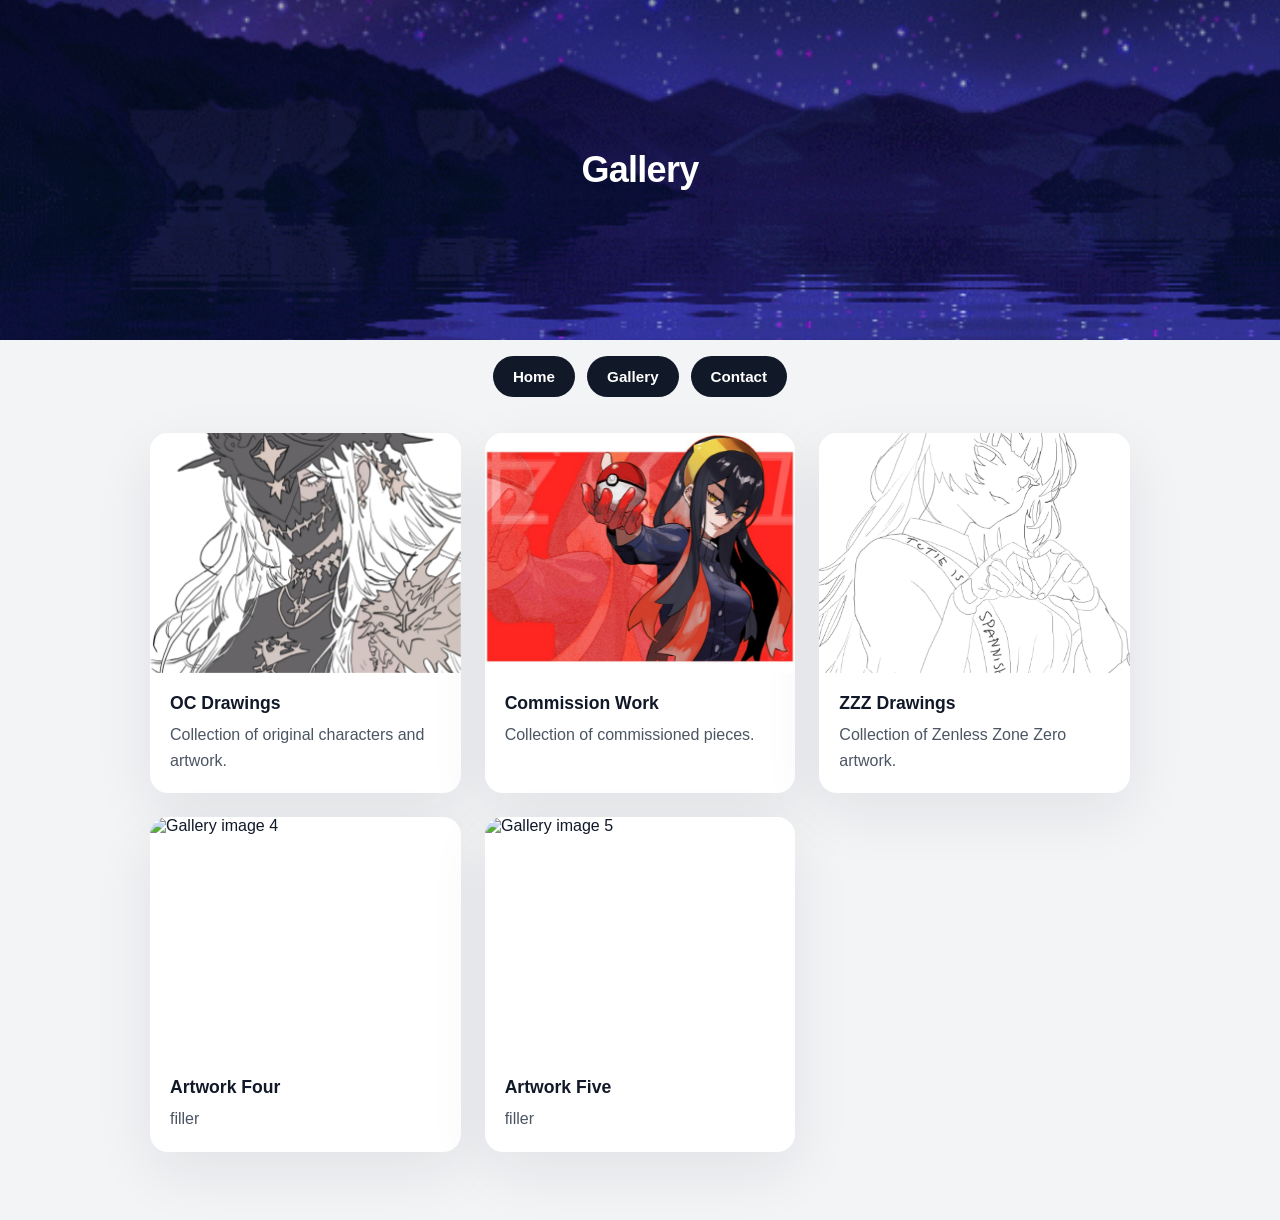
==== gallery.html @ e5f433bb "comite" ====
<!doctype html>
<html lang="en">
<head>
  <meta charset="utf-8" />
  <meta name="viewport" content="width=device-width,initial-scale=1" />
  <title>Gallery</title>
  <link rel="stylesheet" href="styles.css">
</head>
<body>
  <header class="banner" role="banner" aria-label="Top banner">
    <img src="banner1.gif" alt="Gallery banner image" />
    <div class="banner-content">
      <h1>Gallery</h1>
    </div>
  </header>

  <nav class="site-nav" role="navigation" aria-label="Primary navigation">
    <a href="index.html" class="nav-button">Home</a>
    <a href="gallery.html" class="nav-button">Gallery</a>
    <button type="button" class="nav-button">Contact</button>
  </nav>

  <main class="container" role="main">
    <section class="gallery" aria-label="Image gallery">
      <article class="gallery-card">
        <a href="galleryoc.html" class="gallery-link">
          <img src="oc1.png" alt="Gallery image 1" />
        </a>
        <div class="card-caption">
          <h2>OC Drawings</h2>
          <p>Collection of original characters and artwork.</p>
        </div>
      </article>

      <article class="gallery-card">
        <a href="image2.html" class="gallery-link">
          <img src="__carmine_pokemon_and_1_more_drawn_by_momijisio__sample-51d45d72adb816ee2ab2154b55378825.jpg" alt="Gallery image 2" />
        </a>
        <div class="card-caption">
          <h2>Commission Work</h2>
          <p>Collection of commissioned pieces.</p>
        </div>
      </article>

      <article class="gallery-card">
        <a href="galleryzzz.html" class="gallery-link">
          <img src="tu miy.png" alt="Gallery image 3" />
        </a>
        <div class="card-caption">
          <h2>ZZZ Drawings</h2>
          <p>Collection of Zenless Zone Zero artwork.</p>
        </div>
      </article>

      <article class="gallery-card">
        <a href="image4.html" class="gallery-link">
          <img src="Screenshot 2025-12-12 220507.png" alt="Gallery image 4" />
        </a>
        <div class="card-caption">
          <h2>Artwork Four</h2>
          <p>filler</p>
        </div>
      </article>

      <article class="gallery-card">
        <a href="image5.html" class="gallery-link">
          <img src="Screenshot 2025-12-12 220800.png" alt="Gallery image 5" />
        </a>
        <div class="card-caption">
          <h2>Artwork Five</h2>
          <p>filler</p>
        </div>
      </article>
    </section>
  </main>

  <script src="mouse.js"></script>
</body>
</html>
---- styles.css ----
/* Styles moved from inline <style> in Cards_index_Version5.html */
/* Reset-ish */
* { box-sizing: border-box; }
body {
	margin: 0;
	font-family: -apple-system, BlinkMacSystemFont, "Segoe UI", Roboto, "Helvetica Neue", Arial;
	background: #f3f4f6; /* subtle page background */
	color: #111827;
	-webkit-font-smoothing: antialiased;
	-moz-osx-font-smoothing: grayscale;
}

/* Banner at the top that will hold an image */
.banner {
	position: relative;
	width: 100%;
	height: 260px; /* adjust as needed */
	background: linear-gradient(180deg, #111827 0%, #1f2937 60%); /* temporary dark fallback */
	display: flex;
	align-items: center;
	justify-content: center;
	overflow: hidden;
}

.site-nav {
	max-width: 980px;
	margin: 0 auto;
	padding: 16px;
	display: flex;
	justify-content: center;
	gap: 12px;
}

.nav-button {
	background: #111827;
	color: #ffffff;
	border: none;
	padding: 12px 20px;
	border-radius: 999px;
	font-size: 0.95rem;
	font-weight: 600;
	cursor: pointer;
	transition: transform 150ms ease, background-color 150ms ease;
	text-decoration: none;
	display: inline-block;
}

.nav-button:hover,
.nav-button:focus {
	background: #374151;
	outline: none;
	transform: translateY(-1px);
}

.nav-button:focus-visible {
	outline: 2px solid #60a5fa;
	outline-offset: 2px;
}

/* If you add an image, it will cover the banner responsively.
	 Replace "banner-placeholder.jpg" with your actual image file name or URL. */
.banner img {
	position: absolute;
	inset: 0;
	width: 100%;
	height: 100%;
	object-fit: cover;
	object-position: center;
	display: block;
}

/* Optional overlay to keep text readable over images.
	 It still fades toward the bottom but the card no longer overlaps. */
.banner::after {
	content: "";
	position: absolute;
	inset: 0;
	background: linear-gradient(180deg,
		rgba(0,0,0,0.28) 0%,
		rgba(0,0,0,0.08) 55%,
		rgba(255,255,255,0) 100%
	);
	pointer-events: none;
}

.banner .banner-content {
	position: relative;
	z-index: 2;
	text-align: center;
	color: #ffffff;
	padding: 0 16px;
}

.banner h1 {
	margin: 0;
	font-size: 1.75rem;
	font-weight: 600;
	letter-spacing: -0.02em;
}

/* White content area beneath the banner.
	 Moved completely below the banner with ~20px gap and no box shadow.
	 The content uses flex layout and centers items vertically so the avatar sits
	 in the middle of the white box. */
.content {
	position: relative;
	background: #ffffff;
	max-width: 980px;
	margin: 20px auto; /* 20px gap above each content; bottom spacing moved to container */
	padding: 32px;
	border-radius: 12px;
	box-shadow: none; /* removed shadows per request */
	overflow: visible;

	display: flex;
	gap: 24px;
	align-items: center; /* <-- centers avatar vertically in the card */
}

.content-body {
	flex: 1 1 auto;
	min-width: 0; /* allow text to truncate correctly in flex */
}

/* Circular avatar placed on the left and vertically centered */
.avatar {
	flex: 0 0 120px; /* fixed slot */
	display: flex;
	align-items: center;
	justify-content: center;
}

.avatar img {
	width: 120px;
	height: 120px;
	border-radius: 50%;
	object-fit: cover;
	display: block;
	border: 4px solid #f3f4f6; /* subtle border to separate from white box */
	background-color: #e5e7eb; /* fallback background while image loads or if missing */
}

.content h2 {
	margin-top: 0;
}

.container {
	padding: 0 16px 48px; /* keep bottom spacing for the page */
}

/* Responsive: stack the avatar above the text on small screens */
@media (max-width: 599px) {
	.content {
		flex-direction: column;
		align-items: stretch;
	}
	.avatar {
		order: -1; /* show avatar first on small screens */
		align-self: center;
	}
	.avatar img {
		width: 96px;
		height: 96px;
		border-width: 3px;
	}
	.content { padding: 24px; }
}

/* Small responsive tweaks for wider screens */
@media (min-width: 768px) {
	.banner { height: 340px; }
	.banner h1 { font-size: 2.25rem; }
	.content { padding: 40px; margin: 20px auto; }
	.avatar { flex: 0 0 140px; }
	.avatar img { width: 140px; height: 140px; border-width: 4px; }
}

.gallery {
	display: grid;
	grid-template-columns: repeat(auto-fit, minmax(240px, 1fr));
	gap: 24px;
	max-width: 980px;
	margin: 20px auto;
}

.gallery-card {
	background: #ffffff;
	border-radius: 18px;
	overflow: hidden;
	box-shadow: 0 20px 60px rgba(15, 23, 42, 0.08);
	display: flex;
	flex-direction: column;
}

.gallery-card img {
	width: 100%;
	height: 240px;
	object-fit: cover;
	display: block;
	transition: opacity 220ms ease, transform 220ms ease;

}

.gallery-link {
	display: block;
	text-decoration: none;
	color: inherit;
}

.gallery-link img {
	display: block;
	transition: opacity 220ms ease, transform 220ms ease;
	will-change: opacity, transform;
}

.gallery-link:hover img,
.gallery-link:focus img {
	opacity: 0.88;
	transform: scale(1.02);
}
.card-caption {
	padding: 20px;
}

.card-caption h2 {
	margin: 0 0 0.5rem;
	font-size: 1.1rem;
}

.card-caption p {
	margin: 0;
	color: #4b5563;
	line-height: 1.6;
}
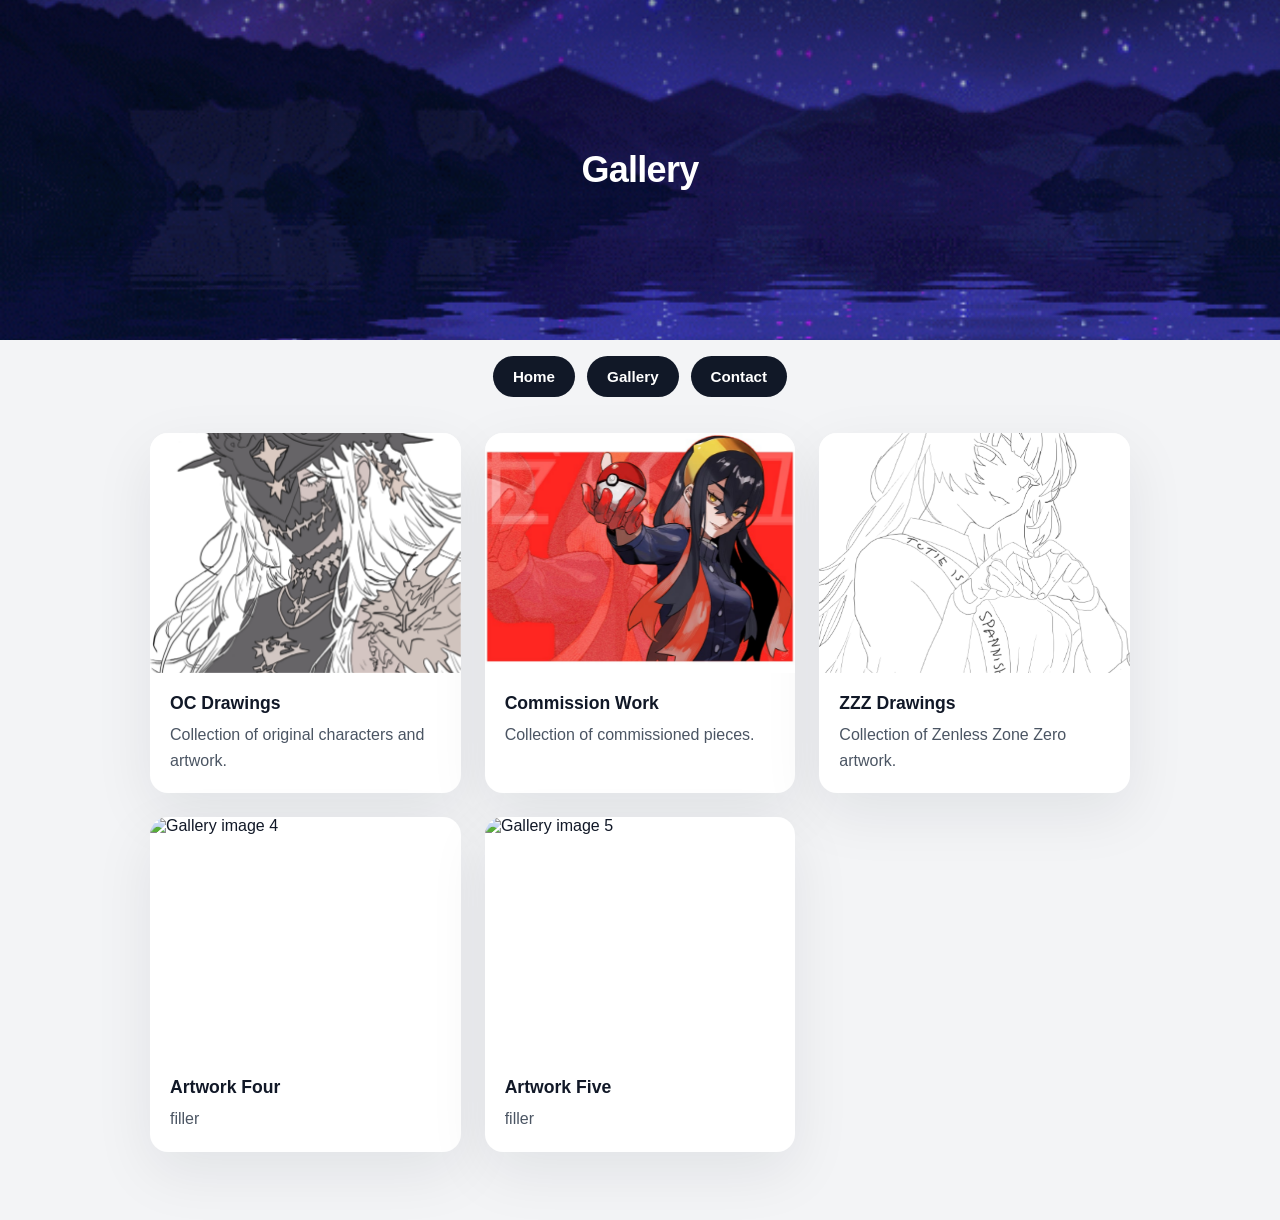
==== commit b5e616bd: "changed website names" ====
--- a/gallery.html
+++ b/gallery.html
@@ -3,7 +3,7 @@
 <head>
   <meta charset="utf-8" />
   <meta name="viewport" content="width=device-width,initial-scale=1" />
-  <title>Gallery</title>
+  <title>Inky's Gallery</title>
   <link rel="stylesheet" href="styles.css">
 </head>
 <body>
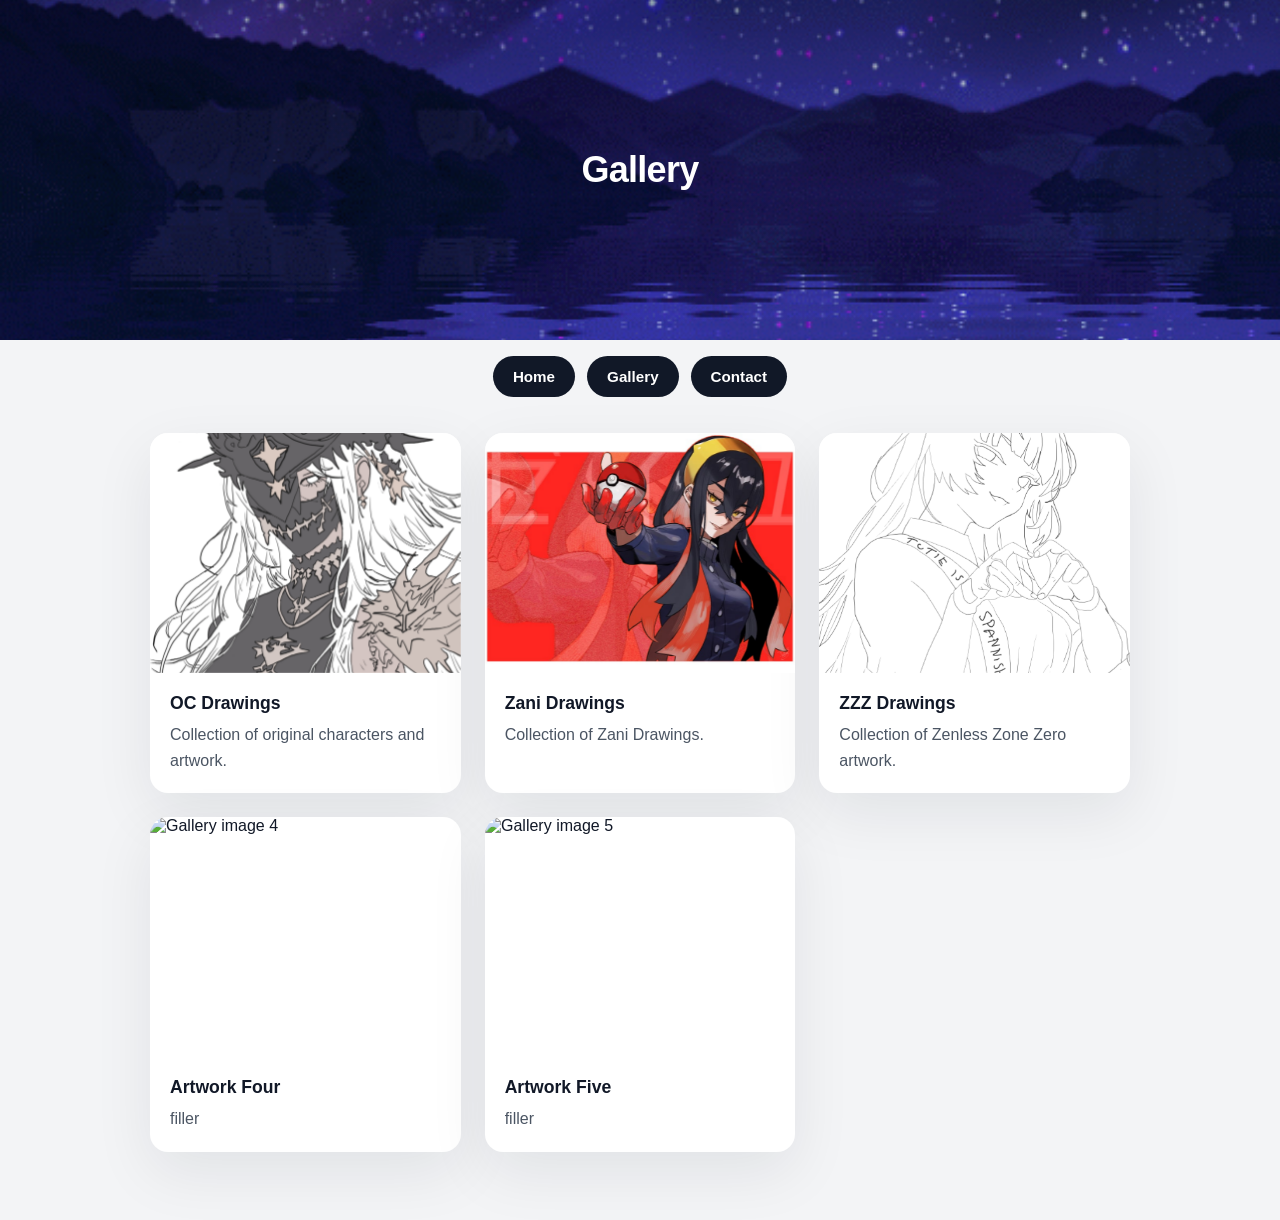
==== commit 9513c137: "creation of gallery files" ====
--- a/gallery.html
+++ b/gallery.html
@@ -37,8 +37,8 @@
           <img src="__carmine_pokemon_and_1_more_drawn_by_momijisio__sample-51d45d72adb816ee2ab2154b55378825.jpg" alt="Gallery image 2" />
         </a>
         <div class="card-caption">
-          <h2>Commission Work</h2>
-          <p>Collection of commissioned pieces.</p>
+          <h2>Zani Drawings</h2>
+          <p>Collection of Zani Drawings.</p>
         </div>
       </article>
 
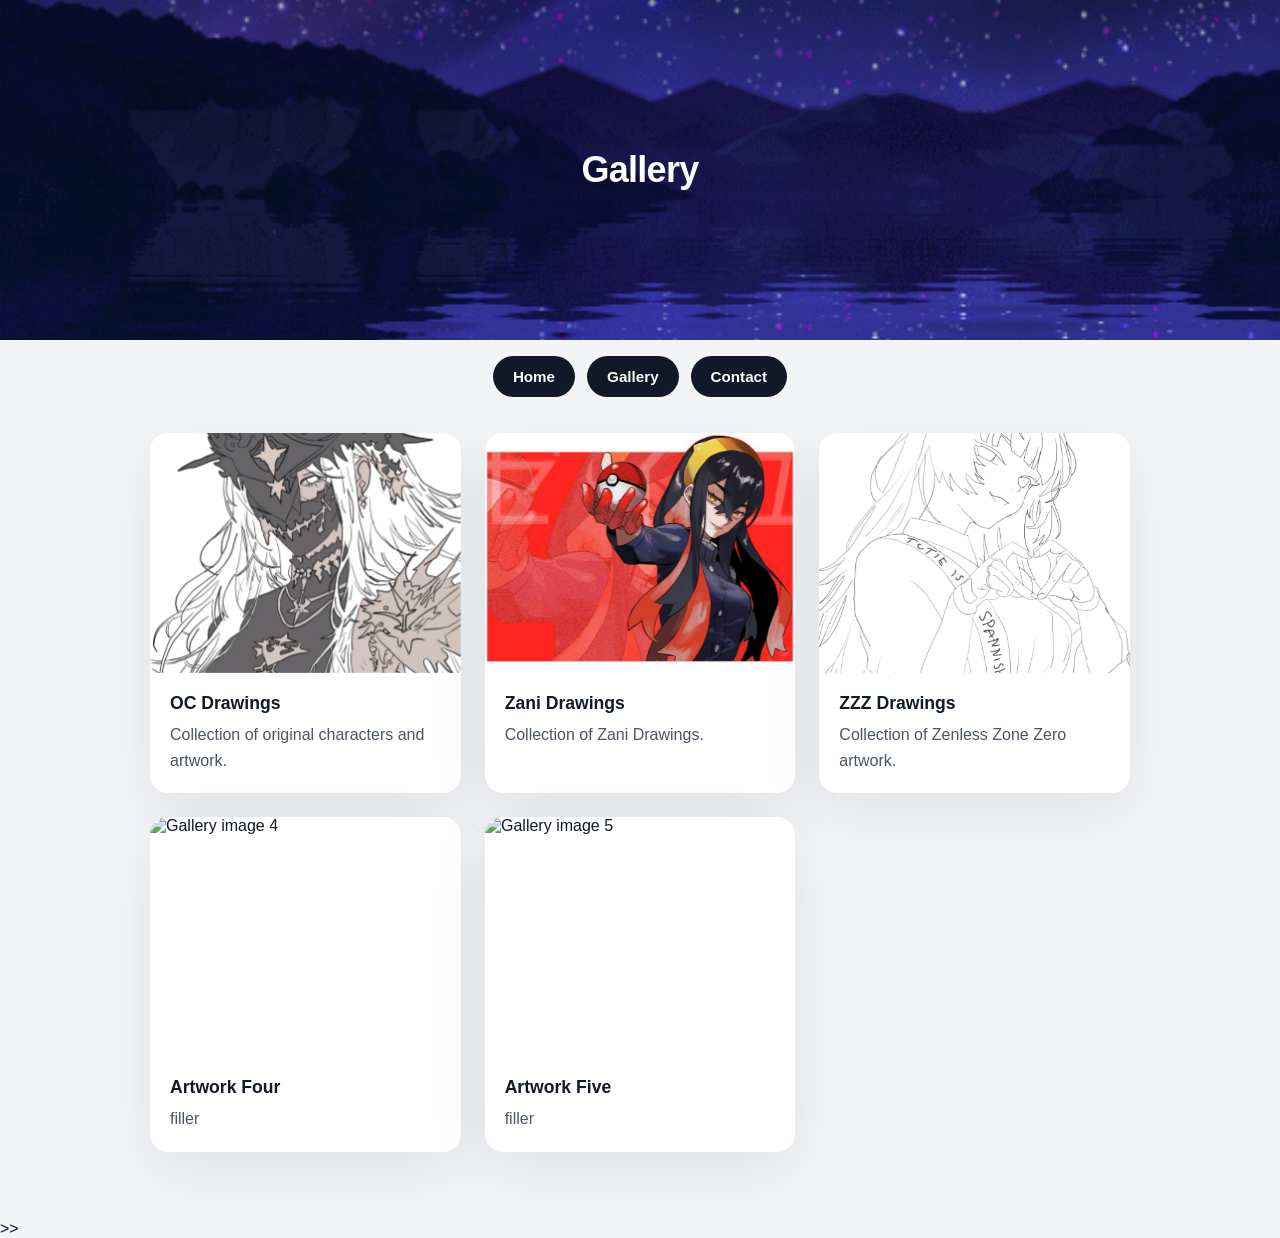
==== commit 4b40b8b0: "test" ====
--- a/gallery.html
+++ b/gallery.html
@@ -77,3 +77,4 @@
   <script src="mouse.js"></script>
 </body>
 </html>
+>>
